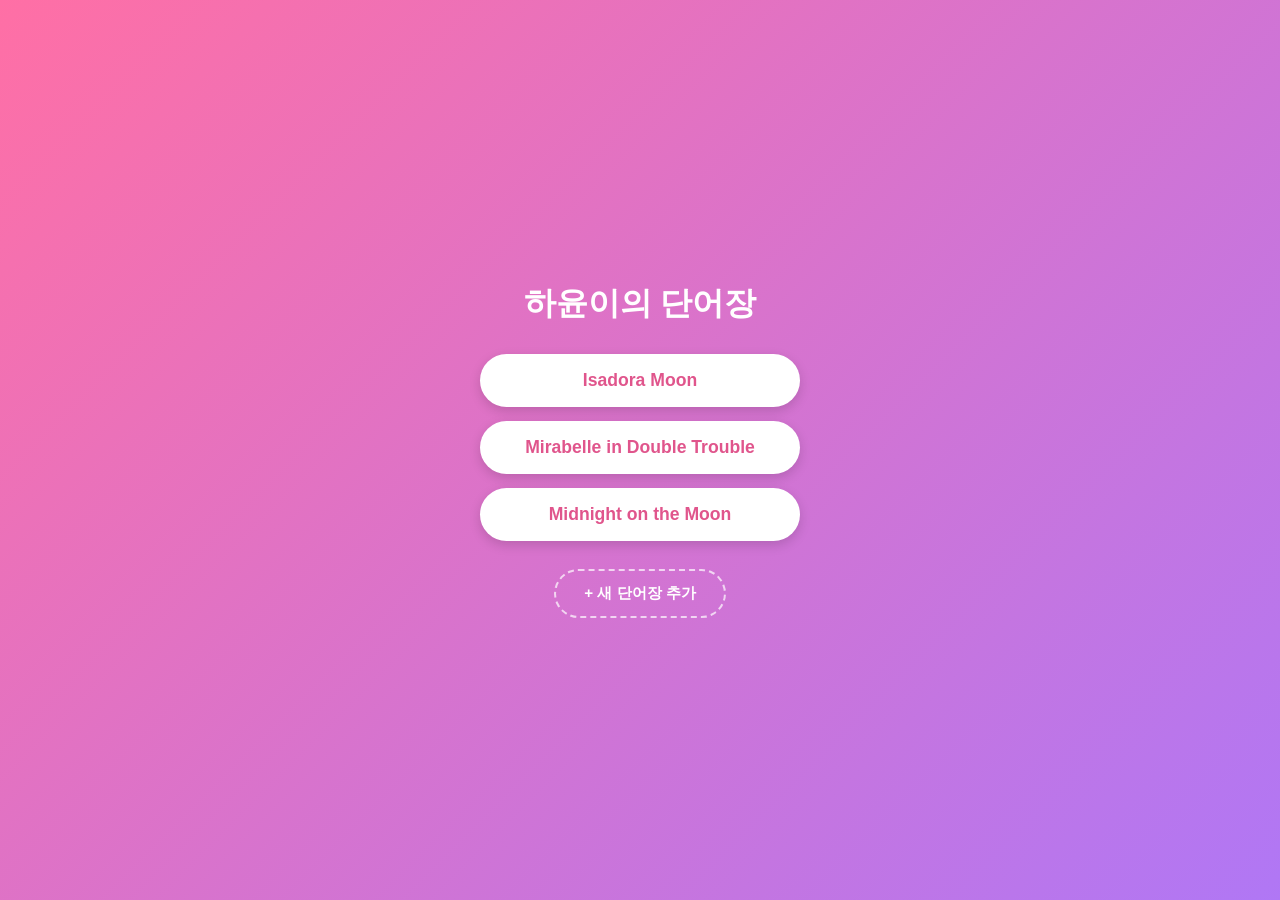
==== index.html @ 26ec9d49 "Add Midnight on the Moon vocab book (Prologue-Chapter 5) New word list for Magic Tree House #8: Midn" ====
<!DOCTYPE html>
<html lang="ko">
<head>
<meta charset="UTF-8">
<meta name="viewport" content="width=device-width, initial-scale=1.0">
<title>하윤이의 단어장</title>
<link rel="stylesheet" href="style.css?v=15">
</head>
<body>
  <div class="home-screen">
    <h1 class="home-title">하윤이의 단어장</h1>
    <div id="book-list" class="book-list">
      <div class="book-row static">
        <a class="book-btn" href="isadora-moon.html">Isadora Moon</a>
      </div>
      <div class="book-row static">
        <a class="book-btn" href="mirabelle.html">Mirabelle in Double Trouble</a>
      </div>
      <div class="book-row static">
        <a class="book-btn" href="midnight-on-the-moon.html">Midnight on the Moon</a>
      </div>
    </div>
    <button id="add-book-btn" class="add-book-btn" type="button">+ 새 단어장 추가</button>
  </div>

  <div id="book-modal" class="modal-overlay" hidden>
    <div class="modal" role="dialog" aria-modal="true" aria-labelledby="book-modal-title">
      <h2 id="book-modal-title">새 단어장 추가</h2>
      <form id="book-form">
        <div class="form-field">
          <label for="form-book-name">단어장 이름</label>
          <input id="form-book-name" type="text" required maxlength="30">
        </div>
        <div class="modal-actions">
          <button type="button" id="book-modal-cancel" class="modal-btn secondary">취소</button>
          <button type="submit" class="modal-btn primary">저장</button>
        </div>
      </form>
    </div>
  </div>

  <script src="home.js?v=15"></script>
</body>
</html>
---- style.css ----
:root {
  --pink: #ff6fa5;
  --pink-dark: #e0558c;
  --bg: #fff8fb;
  --card-bg: #ffffff;
  --border: #f0d9e4;
  --text: #33202a;
  --muted: #7a6570;
}

* { box-sizing: border-box; }

body {
  margin: 0;
  font-family: "Apple SD Gothic Neo", "Malgun Gothic", -apple-system, BlinkMacSystemFont, sans-serif;
  background: var(--bg);
  color: var(--text);
}

.home-screen {
  min-height: 100vh;
  display: flex;
  flex-direction: column;
  align-items: center;
  justify-content: center;
  gap: 28px;
  padding: 20px;
  background: linear-gradient(135deg, var(--pink), #b077f5);
  text-align: center;
}

.home-title {
  margin: 0;
  color: white;
  font-size: 2rem;
}

.book-list {
  display: flex;
  flex-direction: column;
  align-items: stretch;
  gap: 14px;
  width: 100%;
  max-width: 320px;
}

.book-row {
  display: flex;
  align-items: center;
  gap: 8px;
}

.book-row .book-btn {
  flex: 1;
}

.book-actions {
  display: flex;
  gap: 6px;
  flex-shrink: 0;
}

.book-actions .icon-btn {
  background: rgba(255,255,255,0.85);
}

.book-actions .icon-btn:hover {
  background: white;
}

.book-btn {
  display: inline-block;
  border: none;
  background: white;
  color: var(--pink-dark);
  font-size: 1.1rem;
  font-weight: 700;
  padding: 16px 36px;
  border-radius: 999px;
  cursor: pointer;
  text-decoration: none;
  box-shadow: 0 4px 12px rgba(0,0,0,0.15);
  transition: transform 0.1s ease;
}

.book-btn:hover {
  transform: translateY(-2px);
}

.book-btn:active {
  transform: scale(0.96);
}

.add-book-btn {
  border: 2px dashed rgba(255,255,255,0.7);
  background: transparent;
  color: white;
  font-size: 0.95rem;
  font-weight: 600;
  padding: 12px 28px;
  border-radius: 999px;
  cursor: pointer;
}

.add-book-btn:hover {
  background: rgba(255,255,255,0.15);
}

.site-header {
  position: relative;
  background: linear-gradient(135deg, var(--pink), #b077f5);
  color: white;
  padding: 32px 20px 24px;
  text-align: center;
}

.header-inner {
  max-width: 900px;
  margin: 0 auto;
  padding: 0 16px;
}

.site-header h1 {
  margin: 0 0 8px;
  font-size: 1.8rem;
}

.subtitle {
  margin: 0;
  opacity: 0.95;
  font-size: 0.95rem;
}

.home-btn {
  display: block;
  width: fit-content;
  margin: 0 0 14px;
  background: rgba(255,255,255,0.92);
  color: var(--pink-dark);
  text-decoration: none;
  font-size: 0.85rem;
  font-weight: 700;
  padding: 6px 14px;
  border-radius: 999px;
}

main {
  max-width: 900px;
  margin: 0 auto;
  padding: 20px 16px 60px;
}

.controls {
  position: sticky;
  top: 0;
  background: var(--bg);
  padding: 16px 0 12px;
  z-index: 10;
}

.search-row {
  display: flex;
  gap: 8px;
  margin-bottom: 12px;
}

#search {
  flex: 1;
  min-width: 0;
  width: 100%;
  padding: 12px 16px;
  font-size: 1rem;
  border: 2px solid var(--border);
  border-radius: 999px;
  outline: none;
}

#search:focus {
  border-color: var(--pink);
}

.search-icon-btn {
  flex-shrink: 0;
  width: 44px;
  border: 2px solid var(--border);
  background: white;
  color: var(--pink-dark);
  border-radius: 999px;
  font-size: 1.05rem;
  cursor: pointer;
}

.search-icon-btn:hover {
  border-color: var(--pink);
}

.chapter-tabs {
  display: flex;
  flex-wrap: wrap;
  gap: 8px;
}

.chapter-tab {
  border: 2px solid var(--border);
  background: white;
  color: var(--text);
  padding: 6px 14px;
  border-radius: 999px;
  font-size: 0.85rem;
  cursor: pointer;
  white-space: nowrap;
}

.chapter-tab.active {
  background: var(--pink);
  border-color: var(--pink);
  color: white;
}

.mask-buttons {
  display: flex;
  justify-content: flex-end;
  flex-wrap: wrap;
  gap: 8px;
  margin-top: 10px;
}

.mask-btn {
  border: 2px solid var(--border);
  background: white;
  color: var(--text);
  padding: 6px 14px;
  border-radius: 999px;
  font-size: 0.85rem;
  cursor: pointer;
  white-space: nowrap;
}

.mask-btn.active {
  background: var(--pink);
  border-color: var(--pink);
  color: white;
}

body.hide-english .word-text.maskable {
  cursor: pointer;
}

body.hide-english .word-text.maskable:not(.revealed) {
  color: transparent;
  background: var(--pink-dark);
  border-radius: 4px;
}

body.hide-english .word-base.maskable {
  cursor: pointer;
}

body.hide-english .word-base.maskable:not(.revealed) {
  color: transparent;
  background: var(--pink-dark);
  border-radius: 4px;
  box-decoration-break: clone;
  -webkit-box-decoration-break: clone;
}

body.hide-meaning .word-meaning.maskable {
  cursor: pointer;
}

body.hide-meaning .word-meaning.maskable:not(.revealed) {
  color: transparent;
  background: var(--muted);
  border-radius: 4px;
}

.voice-warning {
  background: #fff3cd;
  border: 1px solid #ffe08a;
  color: #7a5c00;
  padding: 10px 14px;
  border-radius: 8px;
  font-size: 0.9rem;
}

.word-list {
  display: flex;
  flex-direction: column;
  gap: 12px;
  margin-top: 8px;
}

.word-card {
  background: var(--card-bg);
  border: 1px solid var(--border);
  border-radius: 14px;
  padding: 16px 18px;
  box-shadow: 0 1px 3px rgba(0,0,0,0.04);
}

.word-card-top {
  display: flex;
  align-items: center;
  justify-content: space-between;
  gap: 10px;
  flex-wrap: wrap;
}

.word-card-left {
  display: flex;
  align-items: center;
  gap: 10px;
  flex-wrap: wrap;
}

.card-actions {
  display: flex;
  gap: 6px;
  flex-shrink: 0;
}

.icon-btn {
  border: none;
  background: #f5edf1;
  color: var(--text);
  width: 28px;
  height: 28px;
  border-radius: 50%;
  cursor: pointer;
  font-size: 0.85rem;
  display: inline-flex;
  align-items: center;
  justify-content: center;
  flex-shrink: 0;
}

.icon-btn:hover {
  background: #eaddea;
}

.icon-btn.delete:hover {
  background: #ffd6d6;
}

.word-index {
  color: var(--muted);
  font-size: 0.8rem;
  min-width: 28px;
}

.word-text {
  font-size: 1.15rem;
  font-weight: 700;
  color: var(--pink-dark);
}

.word-phonetic {
  font-size: 0.8rem;
  color: var(--muted);
  font-style: italic;
}

.word-pos {
  font-size: 0.75rem;
  color: var(--muted);
  background: #f5edf1;
  border-radius: 6px;
  padding: 2px 8px;
}

.speak-btn {
  border: none;
  background: var(--pink);
  color: white;
  width: 32px;
  height: 32px;
  border-radius: 50%;
  cursor: pointer;
  font-size: 0.95rem;
  display: inline-flex;
  align-items: center;
  justify-content: center;
  flex-shrink: 0;
  transition: transform 0.1s ease, background 0.15s ease;
}

.speak-btn:hover {
  background: var(--pink-dark);
}

.speak-btn:active {
  transform: scale(0.92);
}

.speak-btn.small {
  width: 26px;
  height: 26px;
  font-size: 0.8rem;
  background: #b077f5;
}

.speak-btn.small:hover {
  background: #9457dc;
}

.speak-btn.tiny {
  width: 20px;
  height: 20px;
  font-size: 0.65rem;
  background: #b077f5;
  vertical-align: middle;
}

.speak-btn.tiny:hover {
  background: #9457dc;
}

.word-base {
  font-size: 0.78rem;
  color: var(--muted);
  display: inline-flex;
  align-items: center;
  gap: 3px;
}

.word-meaning {
  margin: 8px 0 10px;
  font-size: 1rem;
}

.example-row {
  display: flex;
  align-items: flex-start;
  gap: 8px;
  background: #faf5f8;
  border-radius: 10px;
  padding: 10px 12px;
}

.example-text {
  font-style: italic;
  color: #4a3d44;
  font-size: 0.92rem;
  line-height: 1.4;
}

.no-example {
  font-style: italic;
  color: var(--muted);
  font-size: 0.9rem;
  background: #faf5f8;
  border-radius: 10px;
  padding: 10px 12px;
}

.add-btn {
  background: #b077f5;
  border-color: #b077f5;
  color: white;
}

.add-btn:hover {
  background: #9457dc;
}

.modal-overlay {
  position: fixed;
  inset: 0;
  background: rgba(0,0,0,0.45);
  display: flex;
  align-items: center;
  justify-content: center;
  padding: 20px;
  z-index: 100;
}

.modal-overlay[hidden] {
  display: none;
}

.modal {
  background: white;
  border-radius: 16px;
  padding: 24px;
  width: 100%;
  max-width: 420px;
  box-shadow: 0 10px 30px rgba(0,0,0,0.25);
}

.modal h2 {
  margin: 0 0 16px;
  color: var(--pink-dark);
  font-size: 1.2rem;
}

.form-field {
  margin-bottom: 14px;
}

.form-field label {
  display: block;
  margin-bottom: 6px;
  font-size: 0.9rem;
  color: var(--text);
}

.form-field input,
.form-field textarea {
  width: 100%;
  padding: 10px 12px;
  border: 2px solid var(--border);
  border-radius: 10px;
  font-size: 0.95rem;
  font-family: inherit;
  box-sizing: border-box;
  resize: vertical;
}

.form-field input:focus,
.form-field textarea:focus {
  border-color: var(--pink);
  outline: none;
}

.input-with-btn {
  display: flex;
  flex-wrap: wrap;
  gap: 8px;
}

.input-with-btn input {
  flex: 1;
  min-width: 120px;
}

.autofill-hint {
  margin: 6px 0 0;
  font-size: 0.8rem;
  color: var(--muted);
}

.modal-actions {
  display: flex;
  justify-content: flex-end;
  gap: 8px;
  margin-top: 8px;
}

.modal-btn {
  border: none;
  padding: 10px 18px;
  border-radius: 999px;
  font-size: 0.9rem;
  cursor: pointer;
  white-space: nowrap;
}

.modal-btn.small {
  padding: 8px 14px;
  font-size: 0.82rem;
}

.modal-btn.primary {
  background: var(--pink);
  color: white;
}

.modal-btn.primary:hover {
  background: var(--pink-dark);
}

.modal-btn.secondary {
  background: #f0e6ea;
  color: var(--text);
}

.modal-btn:disabled {
  opacity: 0.6;
  cursor: default;
}

.chapter-heading {
  font-size: 1.1rem;
  font-weight: 700;
  color: var(--pink-dark);
  margin: 24px 0 4px;
  padding-bottom: 6px;
  border-bottom: 2px solid var(--border);
}

.empty-message {
  text-align: center;
  color: var(--muted);
  margin-top: 40px;
}

.empty-message-text {
  margin: 0;
}

.empty-actions {
  display: flex;
  justify-content: center;
  gap: 10px;
  margin-top: 14px;
  flex-wrap: wrap;
}

.dict-modal-overlay {
  z-index: 200;
  padding: 16px;
}

.dict-modal {
  position: relative;
  width: 92vw;
  height: 88vh;
  max-width: 960px;
  max-height: 800px;
  background: white;
  border-radius: 16px;
  overflow: hidden;
  box-shadow: 0 10px 30px rgba(0,0,0,0.3);
}

.dict-modal-close {
  position: absolute;
  top: 10px;
  right: 10px;
  z-index: 2;
  width: 32px;
  height: 32px;
  border: none;
  border-radius: 50%;
  background: rgba(0,0,0,0.55);
  color: white;
  font-size: 1rem;
  cursor: pointer;
  display: flex;
  align-items: center;
  justify-content: center;
}

.dict-modal-close:hover {
  background: rgba(0,0,0,0.75);
}

.dict-modal-body {
  display: flex;
  width: 100%;
  height: 100%;
}

.dict-iframe {
  flex: 1;
  min-width: 0;
  height: 100%;
  border: 0;
}

.dict-suggestions {
  width: 20%;
  min-width: 150px;
  max-width: 220px;
  height: 100%;
  border-left: 2px solid var(--border);
  background: #faf5f8;
  padding: 16px 10px;
  display: flex;
  flex-direction: column;
  gap: 10px;
  min-height: 0;
}

.dict-suggestions[hidden] {
  display: none;
}

.dict-suggestions h3 {
  margin: 0 0 4px;
  font-size: 0.9rem;
  color: var(--pink-dark);
  text-align: center;
  line-height: 1.3;
  flex-shrink: 0;
}

.paste-add-hint {
  margin: 0;
  font-size: 0.72rem;
  color: var(--muted);
  line-height: 1.4;
  flex-shrink: 0;
}

.paste-add-row {
  display: flex;
  gap: 6px;
  flex-shrink: 0;
}

.paste-add-row input {
  flex: 1;
  min-width: 0;
  padding: 6px 8px;
  border: 2px solid var(--border);
  border-radius: 8px;
  font-size: 0.8rem;
  font-family: inherit;
}

.paste-add-row input:focus {
  border-color: var(--pink);
  outline: none;
}

.dict-suggestion-list {
  flex: 1;
  min-height: 0;
  overflow-y: auto;
  display: flex;
  flex-direction: column;
  gap: 8px;
}

.apply-suggestions-btn {
  flex-shrink: 0;
  width: 100%;
}

.suggestion-status {
  margin: 0;
  font-size: 0.8rem;
  color: var(--muted);
  text-align: center;
}

.suggestion-chip {
  border: 2px solid var(--border);
  background: white;
  color: var(--text);
  border-radius: 10px;
  padding: 8px 10px;
  font-size: 0.85rem;
  cursor: pointer;
  text-align: left;
  word-break: keep-all;
}

.suggestion-chip:hover {
  border-color: var(--pink);
}

.suggestion-chip.selected {
  background: var(--pink);
  border-color: var(--pink);
  color: white;
}

@media (max-width: 640px) {
  .dict-modal {
    width: 96vw;
    height: 92vh;
  }
  .dict-modal-body {
    flex-direction: column;
  }
  .dict-suggestions {
    width: 100%;
    max-width: none;
    max-height: 48%;
    border-left: none;
    border-top: 2px solid var(--border);
  }
  .paste-add-hint {
    display: none;
  }
}

.site-footer {
  text-align: center;
  color: var(--muted);
  font-size: 0.8rem;
  padding: 20px;
}

@media (max-width: 480px) {
  .site-header h1 { font-size: 1.4rem; }
  .word-text { font-size: 1.05rem; }
}
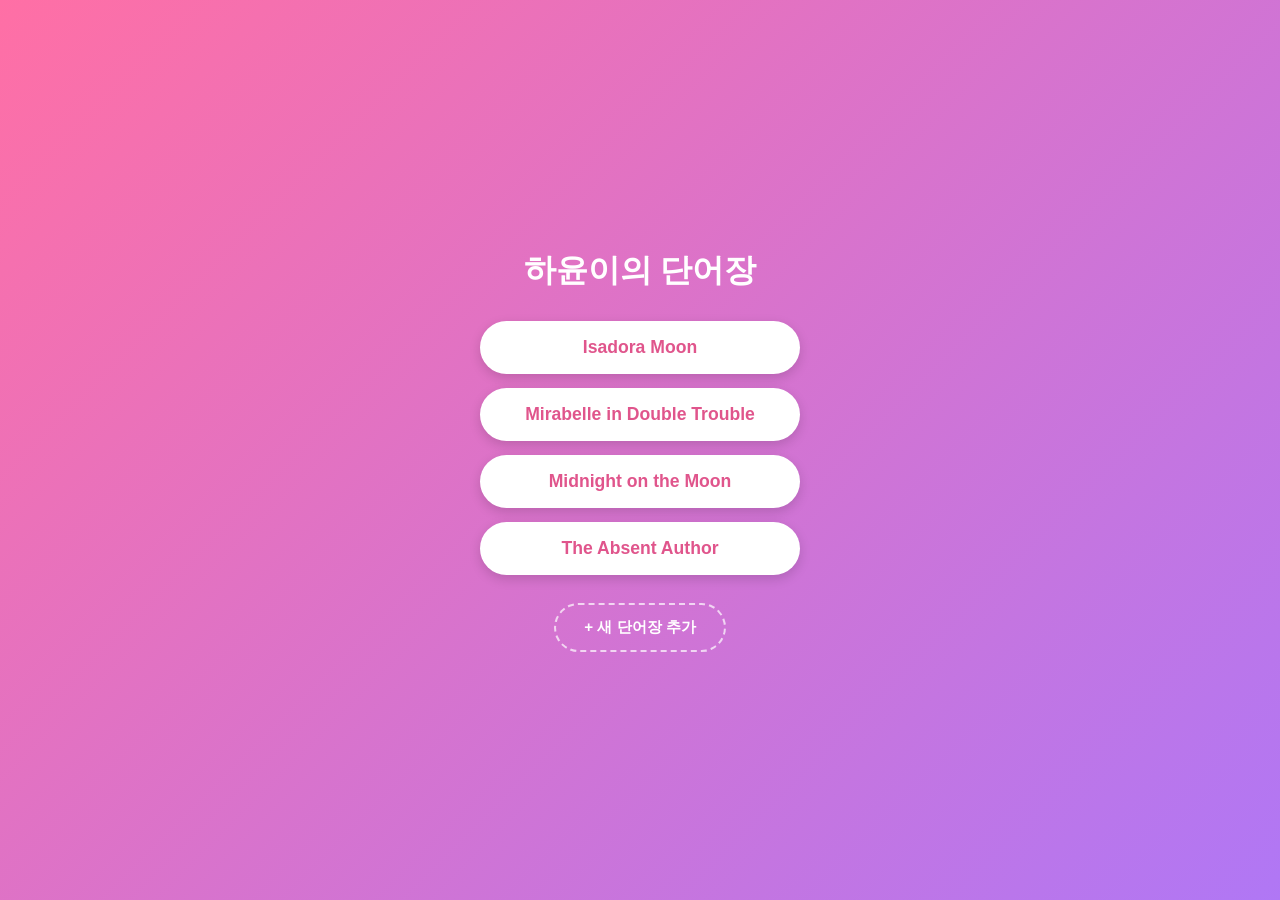
==== commit 1b9f810a: "Add The Absent Author vocab book (intro-Chapter 2 start) New word list for A to Z Mysteries: The Abs" ====
--- a/index.html
+++ b/index.html
@@ -18,6 +18,9 @@
       </div>
       <div class="book-row static">
         <a class="book-btn" href="midnight-on-the-moon.html">Midnight on the Moon</a>
+      </div>
+      <div class="book-row static">
+        <a class="book-btn" href="absent-author.html">The Absent Author</a>
       </div>
     </div>
     <button id="add-book-btn" class="add-book-btn" type="button">+ 새 단어장 추가</button>
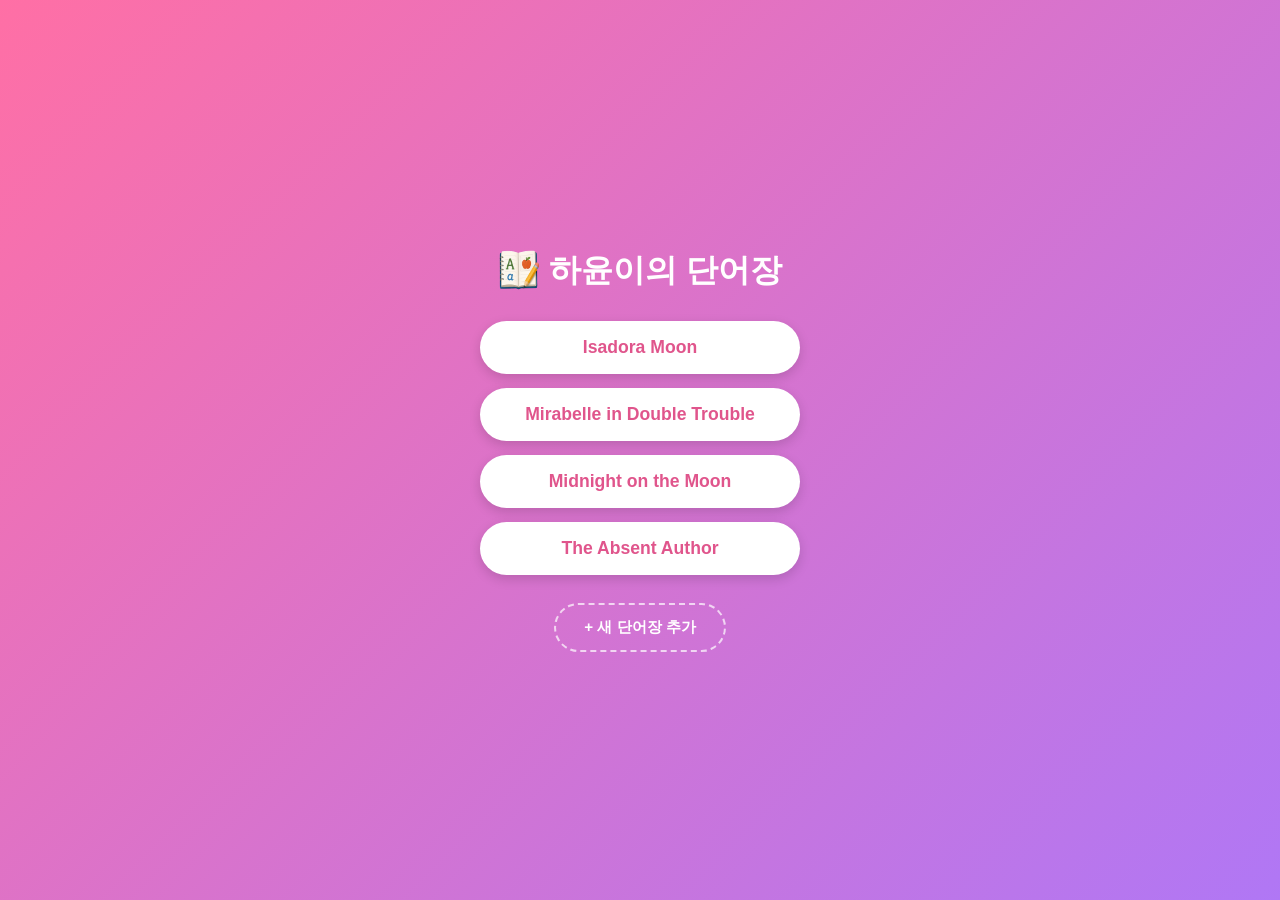
==== commit 1174a8d3: "Add app icon (favicon + home screen title) Use the provided notebook icon as the browser tab favicon" ====
--- a/index.html
+++ b/index.html
@@ -4,11 +4,12 @@
 <meta charset="UTF-8">
 <meta name="viewport" content="width=device-width, initial-scale=1.0">
 <title>하윤이의 단어장</title>
-<link rel="stylesheet" href="style.css?v=15">
+<link rel="stylesheet" href="style.css?v=17">
+<link rel="icon" href="icon.png?v=1" type="image/png">
 </head>
 <body>
   <div class="home-screen">
-    <h1 class="home-title">하윤이의 단어장</h1>
+    <h1 class="home-title"><img src="icon.png?v=1" alt="" class="home-title-icon">하윤이의 단어장</h1>
     <div id="book-list" class="book-list">
       <div class="book-row static">
         <a class="book-btn" href="isadora-moon.html">Isadora Moon</a>
@@ -42,6 +43,6 @@
     </div>
   </div>
 
-  <script src="home.js?v=15"></script>
+  <script src="home.js?v=17"></script>
 </body>
 </html>
--- a/style.css
+++ b/style.css
@@ -33,6 +33,17 @@
   margin: 0;
   color: white;
   font-size: 2rem;
+  display: flex;
+  align-items: center;
+  justify-content: center;
+  gap: 10px;
+}
+
+.home-title-icon {
+  width: 1.3em;
+  height: 1.3em;
+  border-radius: 8px;
+  flex-shrink: 0;
 }
 
 .book-list {
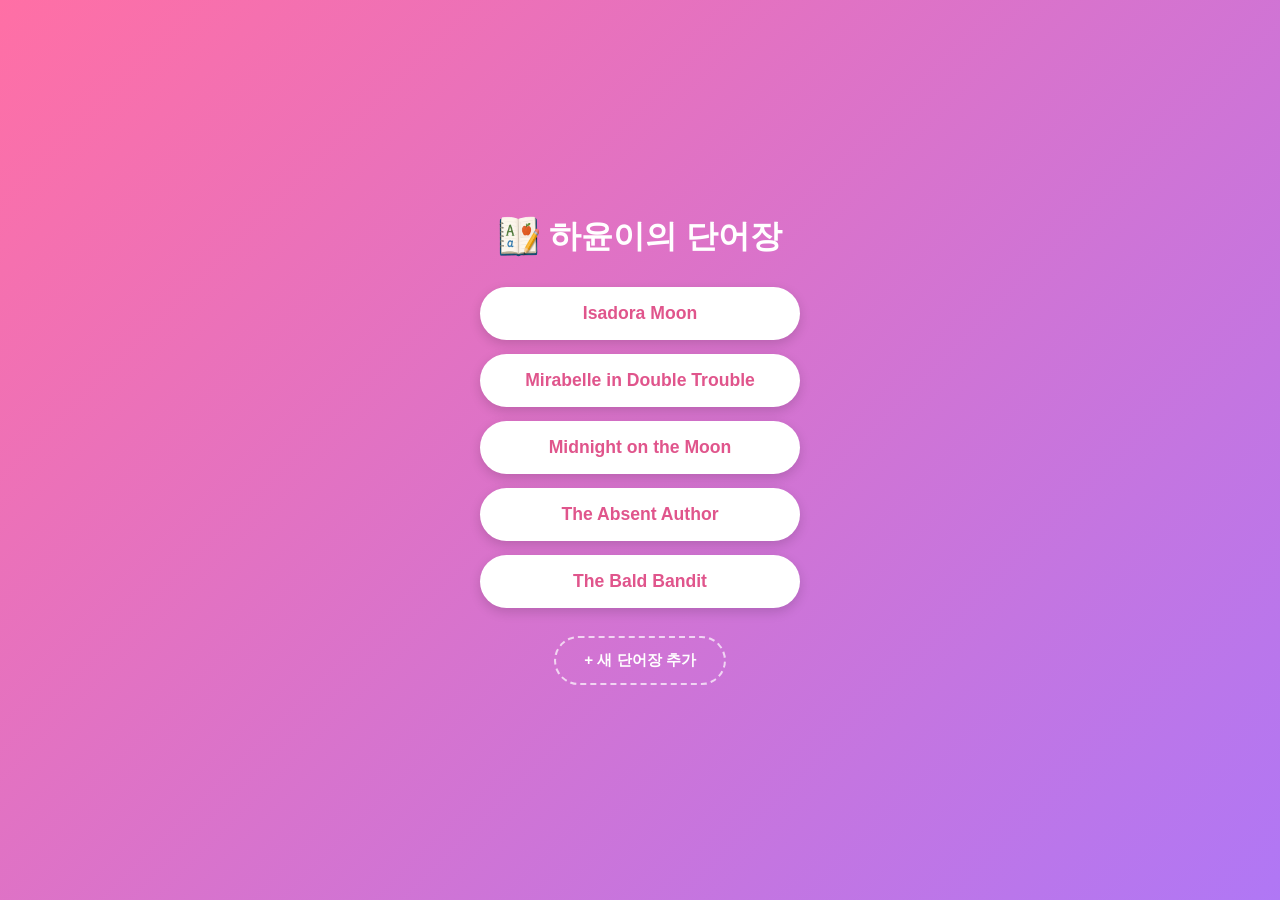
==== commit 3fc34fed: "Add The Bald Bandit vocab book (preview-Chapter 2) New word list for A to Z Mysteries: The Bald Band" ====
--- a/index.html
+++ b/index.html
@@ -5,7 +5,7 @@
 <meta name="viewport" content="width=device-width, initial-scale=1.0">
 <title>하윤이의 단어장</title>
 <link rel="stylesheet" href="style.css?v=17">
-<link rel="icon" href="icon.png?v=1" type="image/png">
+<link rel="icon" href="favicon.png?v=1" type="image/png">
 </head>
 <body>
   <div class="home-screen">
@@ -22,6 +22,9 @@
       </div>
       <div class="book-row static">
         <a class="book-btn" href="absent-author.html">The Absent Author</a>
+      </div>
+      <div class="book-row static">
+        <a class="book-btn" href="bald-bandit.html">The Bald Bandit</a>
       </div>
     </div>
     <button id="add-book-btn" class="add-book-btn" type="button">+ 새 단어장 추가</button>
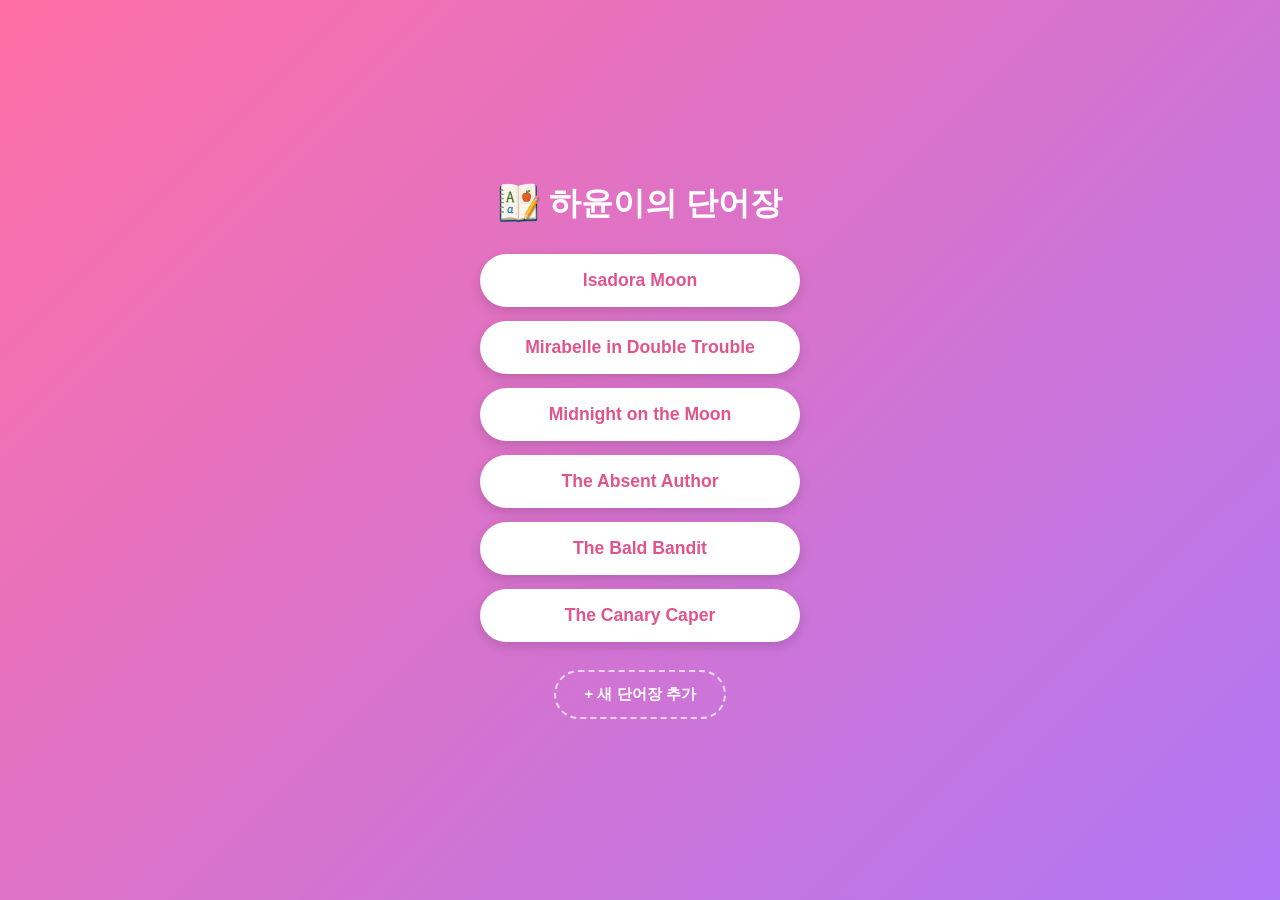
==== commit 29d9dc94: "Add The Canary Caper vocab (Preview - Chapter 1) New book page for A to Z Mysteries: The Canary Cape" ====
--- a/index.html
+++ b/index.html
@@ -26,6 +26,9 @@
       <div class="book-row static">
         <a class="book-btn" href="bald-bandit.html">The Bald Bandit</a>
       </div>
+      <div class="book-row static">
+        <a class="book-btn" href="canary-caper.html">The Canary Caper</a>
+      </div>
     </div>
     <button id="add-book-btn" class="add-book-btn" type="button">+ 새 단어장 추가</button>
   </div>
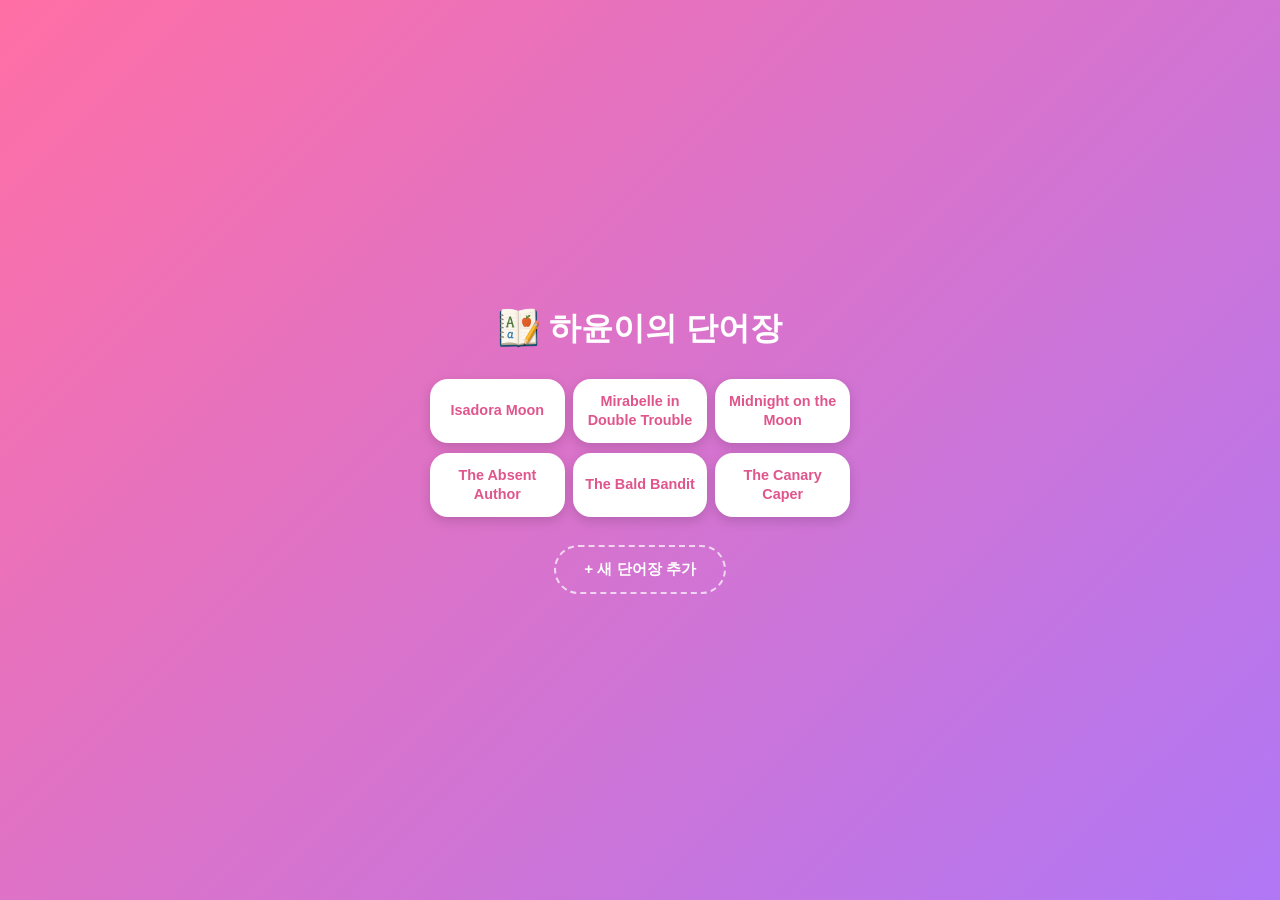
==== commit 2aa50c24: "Lay out home screen book buttons in a 3-column grid Switch .book-list from a single stacked column t" ====
--- a/index.html
+++ b/index.html
@@ -4,7 +4,7 @@
 <meta charset="UTF-8">
 <meta name="viewport" content="width=device-width, initial-scale=1.0">
 <title>하윤이의 단어장</title>
-<link rel="stylesheet" href="style.css?v=17">
+<link rel="stylesheet" href="style.css?v=18">
 <link rel="icon" href="favicon.png?v=1" type="image/png">
 </head>
 <body>
--- a/style.css
+++ b/style.css
@@ -47,18 +47,18 @@
 }
 
 .book-list {
+  display: grid;
+  grid-template-columns: repeat(3, 1fr);
+  gap: 10px 8px;
+  width: 100%;
+  max-width: 420px;
+}
+
+.book-row {
   display: flex;
   flex-direction: column;
   align-items: stretch;
-  gap: 14px;
-  width: 100%;
-  max-width: 320px;
-}
-
-.book-row {
-  display: flex;
-  align-items: center;
-  gap: 8px;
+  gap: 6px;
 }
 
 .book-row .book-btn {
@@ -68,7 +68,7 @@
 .book-actions {
   display: flex;
   gap: 6px;
-  flex-shrink: 0;
+  justify-content: center;
 }
 
 .book-actions .icon-btn {
@@ -80,14 +80,19 @@
 }
 
 .book-btn {
-  display: inline-block;
+  display: flex;
+  align-items: center;
+  justify-content: center;
+  text-align: center;
   border: none;
   background: white;
   color: var(--pink-dark);
-  font-size: 1.1rem;
+  font-size: 0.9rem;
   font-weight: 700;
-  padding: 16px 36px;
-  border-radius: 999px;
+  line-height: 1.3;
+  min-height: 64px;
+  padding: 10px 8px;
+  border-radius: 18px;
   cursor: pointer;
   text-decoration: none;
   box-shadow: 0 4px 12px rgba(0,0,0,0.15);
